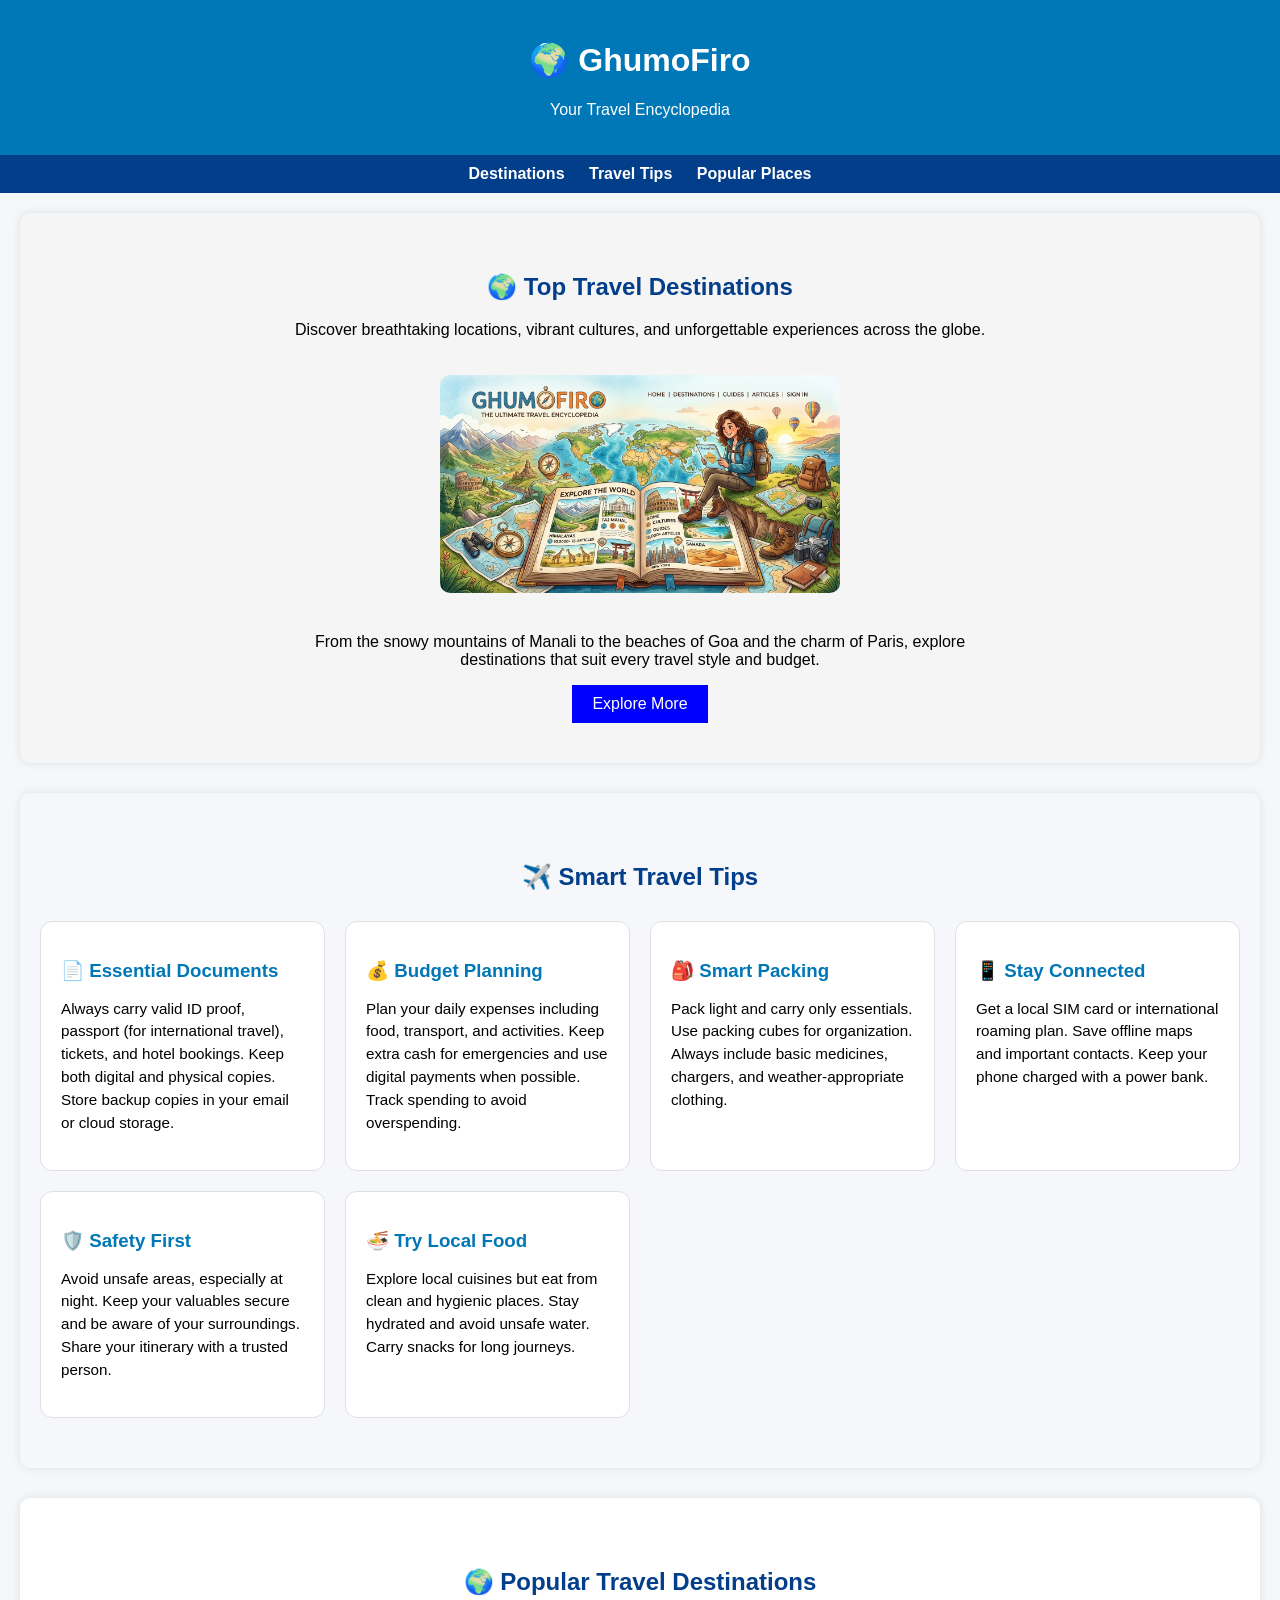
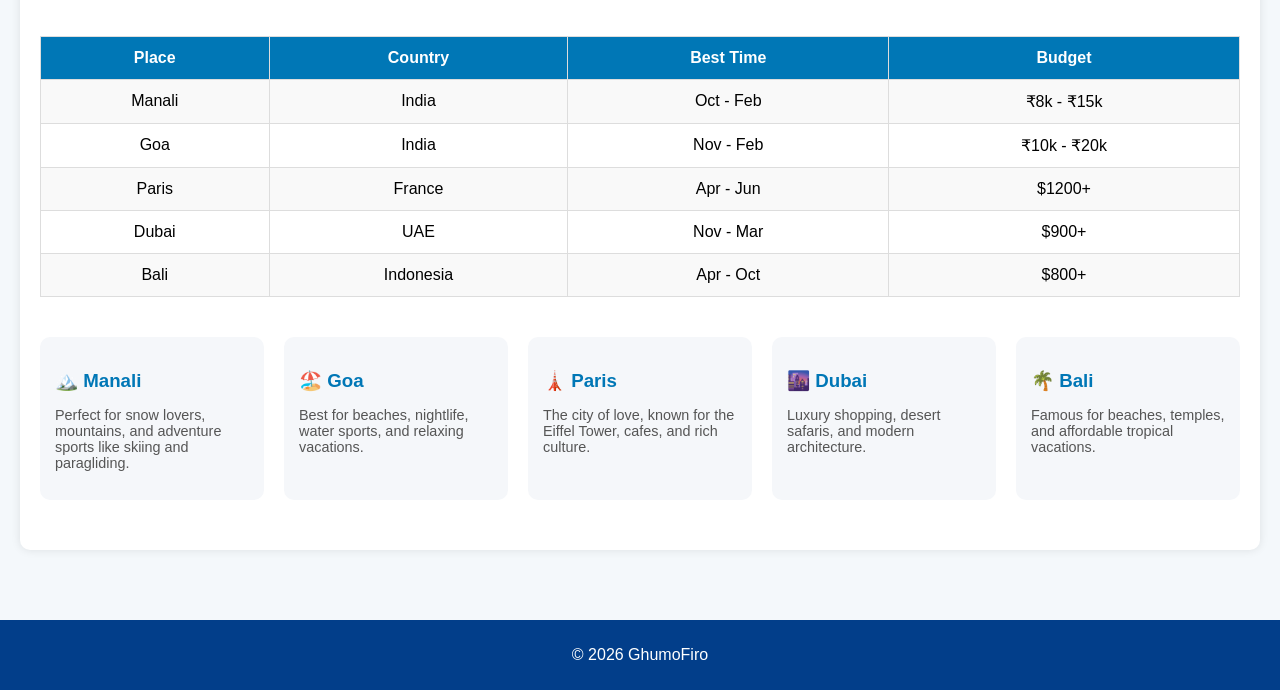
==== Index.html @ 36bc4ead "Add files via upload" ====
<!DOCTYPE html>
<html lang="en">
<head>
    <meta charset="UTF-8">
    <title>GhumoFiro - Travel Encyclopedia</title>
    <link rel="stylesheet" href="style.css">
</head>

<body>

<header>
    <h1>🌍 GhumoFiro</h1>
    <p>Your Travel Encyclopedia</p>
</header>

<nav>
    <a href="destinations.html">Destinations</a>
    <a href="#tips">Travel Tips</a>
    <a href="places.html">Popular Places</a>
</nav>

<div class="container">

    <section id="destinations">
    <div class="dest-container">
        
        <h2>🌍 Top Travel Destinations</h2>
        
        <p class="subtitle">
            Discover breathtaking locations, vibrant cultures, and unforgettable experiences across the globe.
        </p>

        <div class="image-box">
            <img src="1774492751257.png" alt="Travel Destination">
        </div>

        <p class="desc">
            From the snowy mountains of Manali to the beaches of Goa and the charm of Paris,
            explore destinations that suit every travel style and budget.
        </p>

        <a href="https://www.incredibleindia.org" target="_blank" class="travel-btn">
            Explore More
        </a>

    </div>
</section>

    <section id="tips">
    <h2>✈️ Smart Travel Tips</h2>

    <div class="tips-container">

        <div class="tip-card">
            <h3>📄 Essential Documents</h3>
            <p>
                Always carry valid ID proof, passport (for international travel), tickets, and hotel bookings.
                Keep both digital and physical copies. Store backup copies in your email or cloud storage.
            </p>
        </div>

        <div class="tip-card">
            <h3>💰 Budget Planning</h3>
            <p>
                Plan your daily expenses including food, transport, and activities. Keep extra cash for emergencies
                and use digital payments when possible. Track spending to avoid overspending.
            </p>
        </div>

        <div class="tip-card">
            <h3>🎒 Smart Packing</h3>
            <p>
                Pack light and carry only essentials. Use packing cubes for organization. Always include
                basic medicines, chargers, and weather-appropriate clothing.
            </p>
        </div>

        <div class="tip-card">
            <h3>📱 Stay Connected</h3>
            <p>
                Get a local SIM card or international roaming plan. Save offline maps and important contacts.
                Keep your phone charged with a power bank.
            </p>
        </div>

        <div class="tip-card">
            <h3>🛡️ Safety First</h3>
            <p>
                Avoid unsafe areas, especially at night. Keep your valuables secure and be aware of your surroundings.
                Share your itinerary with a trusted person.
            </p>
        </div>

        <div class="tip-card">
            <h3>🍜 Try Local Food</h3>
            <p>
                Explore local cuisines but eat from clean and hygienic places. Stay hydrated and avoid unsafe water.
                Carry snacks for long journeys.
            </p>
        </div>

    </div>
</section>

    <section id="places">
    <h2>🌍 Popular Travel Destinations</h2>

    <!-- Table -->
    <div class="table-wrapper">
        <table>
            <tr>
                <th>Place</th>
                <th>Country</th>
                <th>Best Time</th>
                <th>Budget</th>
            </tr>

            <tr>
                <td>Manali</td>
                <td>India</td>
                <td>Oct - Feb</td>
                <td>₹8k - ₹15k</td>
            </tr>

            <tr>
                <td>Goa</td>
                <td>India</td>
                <td>Nov - Feb</td>
                <td>₹10k - ₹20k</td>
            </tr>

            <tr>
                <td>Paris</td>
                <td>France</td>
                <td>Apr - Jun</td>
                <td>$1200+</td>
            </tr>

            <tr>
                <td>Dubai</td>
                <td>UAE</td>
                <td>Nov - Mar</td>
                <td>$900+</td>
            </tr>

            <tr>
                <td>Bali</td>
                <td>Indonesia</td>
                <td>Apr - Oct</td>
                <td>$800+</td>
            </tr>
        </table>
    </div>

    <!-- Extra Cards -->
    <div class="places-cards">

        <div class="place-card">
            <h3>🏔️ Manali</h3>
            <p>Perfect for snow lovers, mountains, and adventure sports like skiing and paragliding.</p>
        </div>

        <div class="place-card">
            <h3>🏖️ Goa</h3>
            <p>Best for beaches, nightlife, water sports, and relaxing vacations.</p>
        </div>

        <div class="place-card">
            <h3>🗼 Paris</h3>
            <p>The city of love, known for the Eiffel Tower, cafes, and rich culture.</p>
        </div>

        <div class="place-card">
            <h3>🌆 Dubai</h3>
            <p>Luxury shopping, desert safaris, and modern architecture.</p>
        </div>

        <div class="place-card">
            <h3>🌴 Bali</h3>
            <p>Famous for beaches, temples, and affordable tropical vacations.</p>
        </div>

    </div>
</section>

</div>

<footer>
    <p>© 2026 GhumoFiro</p>
</footer>

</body>
</html>
---- style.css ----
body {
    font-family: Arial, sans-serif;
    margin: 0;
    background-color: #f4f8fb;
}

header {
    background-color: #0077b6;
    color: white;
    padding: 20px;
    text-align: center;
}

nav {
    background-color: #023e8a;
    padding: 10px;
    text-align: center;
}

nav a {
    color: white;
    margin: 10px;
    text-decoration: none;
    font-weight: bold;
}

nav a:hover {
    text-decoration: underline;
}

.container {
    padding: 20px;
}

h2 {
    color: #023e8a;
}

img {
    width: 100%;
    max-width: 500px;
    border-radius: 10px;
}

table {
    width: 100%;
    border-collapse: collapse;
    margin-top: 15px;
}

table, th, td {
    border: 1px solid #ccc;
}

th {
    background-color: #0077b6;
    color: white;
}

th, td {
    padding: 10px;
    text-align: center;
}

ul {
    background: #e3f2fd;
    padding: 15px;
    border-radius: 8px;
}

footer {
    background-color: #023e8a;
    color: white;
    text-align: center;
    padding: 10px;
    margin-top: 20px;
}

section {
    margin-bottom: 30px;
    padding: 15px;
    background: white;
    border-radius: 10px;
    box-shadow: 0 0 10px rgba(0,0,0,0.1);
}


.card-container {
    display: grid;
    grid-template-columns: repeat(3, 1fr);
    gap: 25px;
    margin-top: 20px;
}


.card {
    background: white;
    border-radius: 15px; /* Rounded corners */
    overflow: hidden;
    box-shadow: 0 4px 10px rgba(0,0,0,0.1);
    transition: transform 0.3s, box-shadow 0.3s;
}


.card:hover {
    transform: translateY(-8px);
    box-shadow: 0 8px 18px rgba(0,0,0,0.2);
}


.card img {
    width: 100%;
    height: 180px;
    object-fit: cover;
}


.card-content {
    padding: 15px;
}

.card-content h3 {
    margin: 0;
    color: #023e8a;
}

.card-content p {
    font-size: 14px;
    color: #555;
}

/* ===== Travel Tips Section Add-on ===== */

#tips {
    padding: 50px 20px;
    background-color: #f5f7fa;
    text-align: center;
}

#tips h2 {
    margin-bottom: 30px;
}

/* Grid layout */
.tips-container {
    display: grid;
    grid-template-columns: repeat(auto-fit, minmax(250px, 1fr));
    gap: 20px;
}

/* Card styling */
.tip-card {
    background: #fff;
    padding: 20px;
    border-radius: 12px;
    text-align: left;
    border: 1px solid #e0e0e0;
    transition: 0.3s;
}

/* Hover effect */
.tip-card:hover {
    transform: translateY(-5px);
    box-shadow: 0 8px 15px rgba(0,0,0,0.1);
}

/* Text styling */
.tip-card h3 {
    margin-bottom: 10px;
    color: #0077b6;
}

.tip-card p {
    font-size: 0.95rem;
    line-height: 1.5;
}

.tip-card h3 {
    display: flex;
    align-items: center;
    gap: 8px;
}

/* ===== Places Section ===== */

#places {
    padding: 50px 20px;
    background: #ffffff;
    text-align: center;
}

#places h2 {
    margin-bottom: 25px;
}

/* Table styling */
.table-wrapper {
    overflow-x: auto;
    margin-bottom: 40px;
}

table {
    width: 100%;
    border-collapse: collapse;
    min-width: 600px;
}

table th, table td {
    padding: 12px;
    border: 1px solid #ddd;
    text-align: center;
}

table th {
    background-color: #0077b6;
    color: white;
}

table tr:nth-child(even) {
    background-color: #f9f9f9;
}

table tr:hover {
    background-color: #eef6ff;
}

/* Cards below table */
.places-cards {
    display: grid;
    grid-template-columns: repeat(auto-fit, minmax(220px, 1fr));
    gap: 20px;
}

.place-card {
    background: #f5f7fa;
    padding: 15px;
    border-radius: 10px;
    text-align: left;
    transition: 0.3s;
}

.place-card:hover {
    transform: translateY(-5px);
    background: #e9f5ff;
}

.place-card h3 {
    margin-bottom: 8px;
    color: #0077b6;
}

.place-card p {
    font-size: 0.9rem;
    color: #555;
}

/* Destinations Section */
#destinations {
    padding: 40px;
    background-color: #f5f5f5;
    text-align: center;
}

/* Container */
.dest-container {
    max-width: 700px;
    margin: auto;
}

/* Image */
.dest-container img {
    width: 100%;
    max-width: 400px;
    margin: 20px 0;
}

/* Button */
.travel-btn {
    display: inline-block;
    padding: 10px 20px;
    background-color: blue;
    color: white;
    text-decoration: none;
}

/* Button hover */
.travel-btn:hover {
    background-color: darkblue;
}

/* ===== Popular Places Section ===== */

#popular {
    padding: 40px 20px;
    background-color: #f2f2f2;
    text-align: center;
}

/* Section heading */
#popular h2 {
    margin-bottom: 10px;
}

/* Section paragraph */
#popular p {
    color: #555;
}

/* Container */
.popular-container {
    margin-top: 25px;
}

/* Card Design */
.popular-card {
    background-color: #ffffff;
    border: 1px solid #ddd;
    padding: 15px;
    margin: 15px auto;
    max-width: 550px;
    text-align: left;
    border-radius: 8px;
}

/* Card hover (simple UX improvement) */
.popular-card:hover {
    background-color: #f9f9f9;
}

/* Title inside card */
.popular-card h3 {
    margin-bottom: 8px;
    color: #0077b6;
}

/* Text inside card */
.popular-card p {
    margin: 6px 0;
    font-size: 14px;
}

/* Strong text (labels like "Famous For") */
.popular-card strong {
    color: #333;
}

.popular-container {
    display: flex;
    flex-wrap: wrap;
    justify-content: center;
}

.popular-card {
    width: 45%;
    margin: 10px;
}
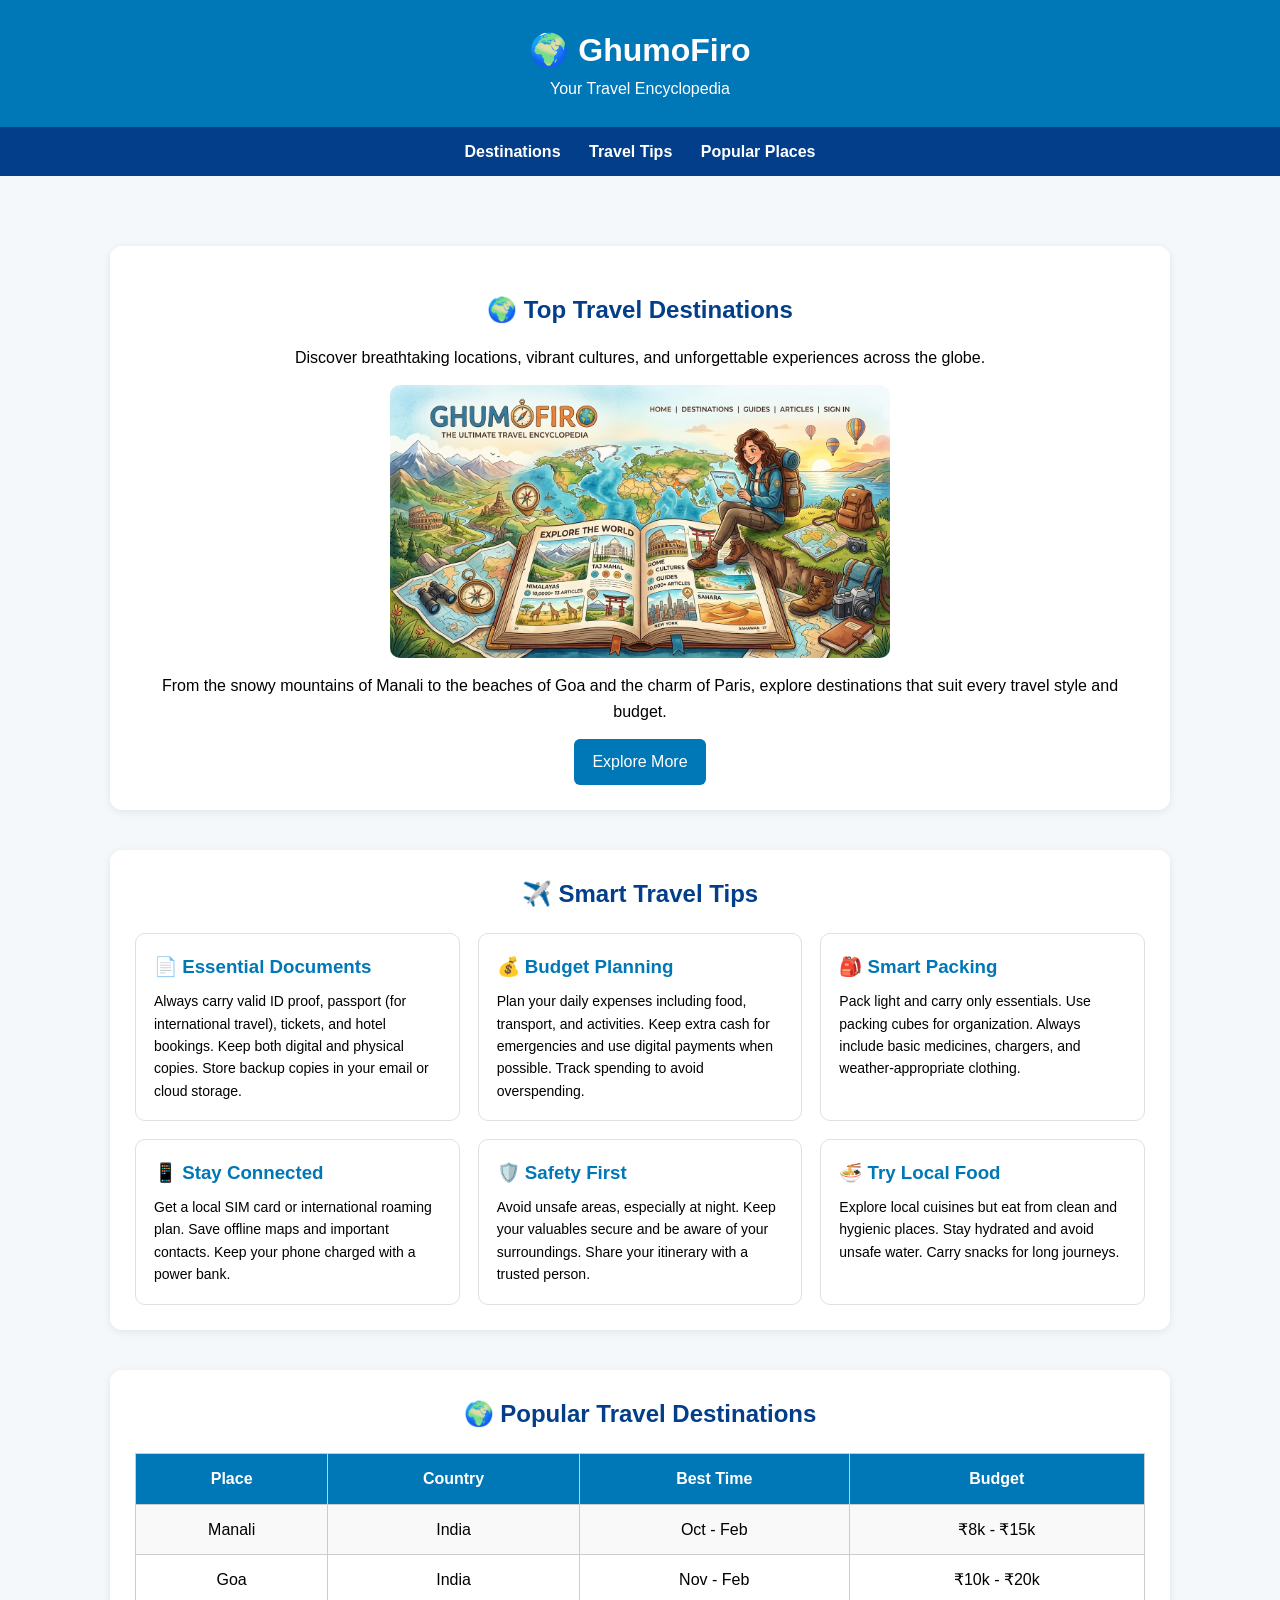
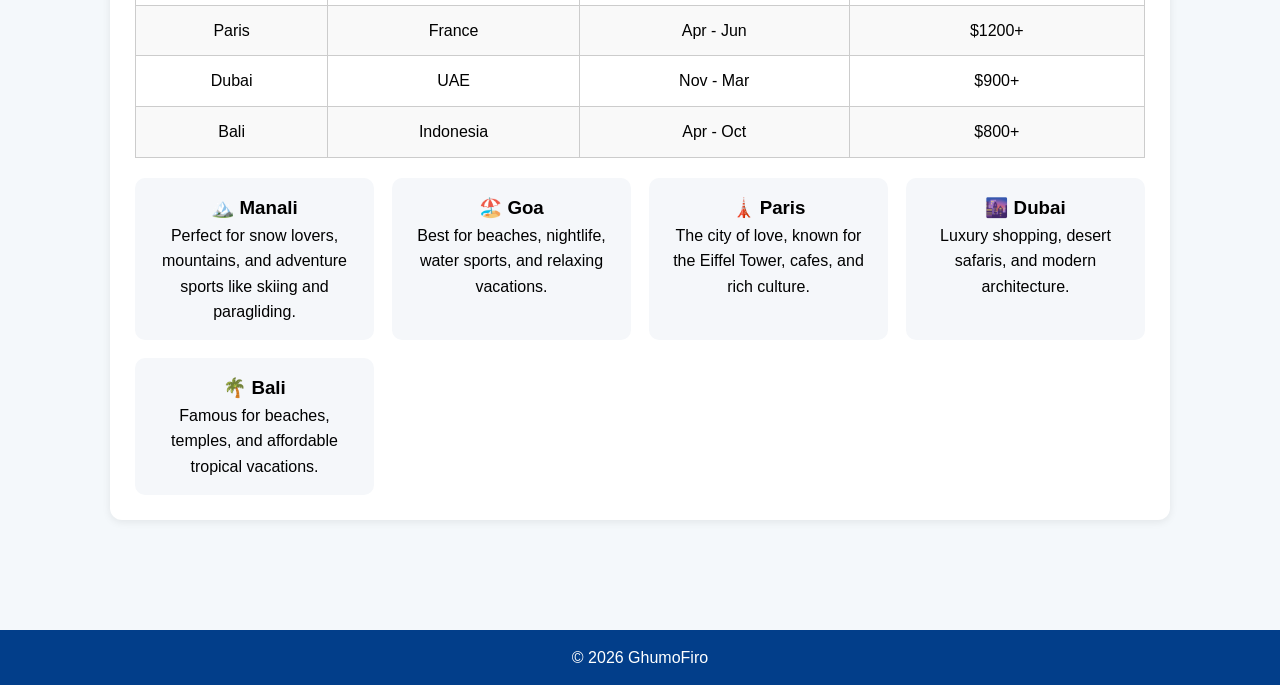
==== commit 539774b4: "Update Index.html" ====
--- a/Index.html
+++ b/Index.html
@@ -2,6 +2,7 @@
 <html lang="en">
 <head>
     <meta charset="UTF-8">
+    <meta name="viewport" content="width=device-width, initial-scale=1.0">
     <title>GhumoFiro - Travel Encyclopedia</title>
     <link rel="stylesheet" href="style.css">
 </head>
@@ -190,4 +191,4 @@
 </footer>
 
 </body>
-</html>+</html>
--- a/style.css
+++ b/style.css
@@ -1,25 +1,41 @@
+/* ===== GLOBAL RESET ===== */
+* {
+    margin: 0;
+    padding: 0;
+    box-sizing: border-box;
+}
+
 body {
     font-family: Arial, sans-serif;
-    margin: 0;
     background-color: #f4f8fb;
-}
-
+    line-height: 1.6;
+}
+
+/* ===== LAYOUT FIX (IMPORTANT) ===== */
+.container,
+section {
+    max-width: 1100px;
+    margin: auto;
+}
+
+/* ===== HEADER ===== */
 header {
     background-color: #0077b6;
     color: white;
-    padding: 20px;
-    text-align: center;
-}
-
+    padding: 25px 15px;
+    text-align: center;
+}
+
+/* ===== NAVBAR ===== */
 nav {
     background-color: #023e8a;
-    padding: 10px;
+    padding: 12px;
     text-align: center;
 }
 
 nav a {
     color: white;
-    margin: 10px;
+    margin: 0 12px;
     text-decoration: none;
     font-weight: bold;
 }
@@ -28,175 +44,37 @@
     text-decoration: underline;
 }
 
+/* ===== GENERAL ===== */
 .container {
-    padding: 20px;
+    padding: 30px 20px;
+}
+
+section {
+    margin: 40px auto;
+    padding: 25px;
+    background: white;
+    border-radius: 12px;
+    box-shadow: 0 2px 8px rgba(0,0,0,0.08);
 }
 
 h2 {
     color: #023e8a;
-}
-
+    margin-bottom: 15px;
+}
+
+/* ===== IMAGE ===== */
 img {
     width: 100%;
     max-width: 500px;
     border-radius: 10px;
-}
-
-table {
-    width: 100%;
-    border-collapse: collapse;
-    margin-top: 15px;
-}
-
-table, th, td {
-    border: 1px solid #ccc;
-}
-
-th {
-    background-color: #0077b6;
-    color: white;
-}
-
-th, td {
-    padding: 10px;
-    text-align: center;
-}
-
-ul {
-    background: #e3f2fd;
-    padding: 15px;
-    border-radius: 8px;
-}
-
-footer {
-    background-color: #023e8a;
-    color: white;
-    text-align: center;
-    padding: 10px;
-    margin-top: 20px;
-}
-
-section {
-    margin-bottom: 30px;
-    padding: 15px;
-    background: white;
-    border-radius: 10px;
-    box-shadow: 0 0 10px rgba(0,0,0,0.1);
-}
-
-
-.card-container {
-    display: grid;
-    grid-template-columns: repeat(3, 1fr);
-    gap: 25px;
-    margin-top: 20px;
-}
-
-
-.card {
-    background: white;
-    border-radius: 15px; /* Rounded corners */
-    overflow: hidden;
-    box-shadow: 0 4px 10px rgba(0,0,0,0.1);
-    transition: transform 0.3s, box-shadow 0.3s;
-}
-
-
-.card:hover {
-    transform: translateY(-8px);
-    box-shadow: 0 8px 18px rgba(0,0,0,0.2);
-}
-
-
-.card img {
-    width: 100%;
-    height: 180px;
-    object-fit: cover;
-}
-
-
-.card-content {
-    padding: 15px;
-}
-
-.card-content h3 {
-    margin: 0;
-    color: #023e8a;
-}
-
-.card-content p {
-    font-size: 14px;
-    color: #555;
-}
-
-/* ===== Travel Tips Section Add-on ===== */
-
-#tips {
-    padding: 50px 20px;
-    background-color: #f5f7fa;
-    text-align: center;
-}
-
-#tips h2 {
-    margin-bottom: 30px;
-}
-
-/* Grid layout */
-.tips-container {
-    display: grid;
-    grid-template-columns: repeat(auto-fit, minmax(250px, 1fr));
-    gap: 20px;
-}
-
-/* Card styling */
-.tip-card {
-    background: #fff;
-    padding: 20px;
-    border-radius: 12px;
-    text-align: left;
-    border: 1px solid #e0e0e0;
-    transition: 0.3s;
-}
-
-/* Hover effect */
-.tip-card:hover {
-    transform: translateY(-5px);
-    box-shadow: 0 8px 15px rgba(0,0,0,0.1);
-}
-
-/* Text styling */
-.tip-card h3 {
-    margin-bottom: 10px;
-    color: #0077b6;
-}
-
-.tip-card p {
-    font-size: 0.95rem;
-    line-height: 1.5;
-}
-
-.tip-card h3 {
-    display: flex;
-    align-items: center;
-    gap: 8px;
-}
-
-/* ===== Places Section ===== */
-
-#places {
-    padding: 50px 20px;
-    background: #ffffff;
-    text-align: center;
-}
-
-#places h2 {
-    margin-bottom: 25px;
-}
-
-/* Table styling */
+    display: block;
+    margin: 15px auto;
+}
+
+/* ===== TABLE ===== */
 .table-wrapper {
     overflow-x: auto;
-    margin-bottom: 40px;
+    margin-top: 20px;
 }
 
 table {
@@ -205,13 +83,13 @@
     min-width: 600px;
 }
 
-table th, table td {
+th, td {
     padding: 12px;
-    border: 1px solid #ddd;
-    text-align: center;
-}
-
-table th {
+    text-align: center;
+    border: 1px solid #ccc;
+}
+
+th {
     background-color: #0077b6;
     color: white;
 }
@@ -220,137 +98,186 @@
     background-color: #f9f9f9;
 }
 
-table tr:hover {
-    background-color: #eef6ff;
-}
-
-/* Cards below table */
+/* ===== LIST ===== */
+ul {
+    background: #e3f2fd;
+    padding: 15px 20px;
+    border-radius: 8px;
+    margin-top: 10px;
+}
+
+/* ===== FOOTER ===== */
+footer {
+    background-color: #023e8a;
+    color: white;
+    text-align: center;
+    padding: 15px;
+    margin-top: 40px;
+}
+
+/* ===== CARD GRID ===== */
+.card-container {
+    display: grid;
+    grid-template-columns: repeat(3, 1fr);
+    gap: 20px;
+    margin-top: 25px;
+}
+
+.card {
+    background: white;
+    border-radius: 12px;
+    overflow: hidden;
+    box-shadow: 0 3px 8px rgba(0,0,0,0.08);
+    transition: 0.3s;
+}
+
+.card:hover {
+    transform: translateY(-5px);
+}
+
+.card img {
+    height: 180px;
+    object-fit: cover;
+}
+
+.card-content {
+    padding: 15px;
+}
+
+.card-content h3 {
+    margin-bottom: 8px;
+    color: #023e8a;
+}
+
+.card-content p {
+    font-size: 14px;
+    color: #555;
+}
+
+/* ===== TIPS ===== */
+#tips {
+    text-align: center;
+}
+
+.tips-container {
+    display: grid;
+    grid-template-columns: repeat(auto-fit, minmax(250px, 1fr));
+    gap: 18px;
+    margin-top: 20px;
+}
+
+.tip-card {
+    background: #fff;
+    padding: 18px;
+    border-radius: 10px;
+    text-align: left;
+    border: 1px solid #e0e0e0;
+}
+
+.tip-card h3 {
+    margin-bottom: 8px;
+    color: #0077b6;
+}
+
+.tip-card p {
+    font-size: 14px;
+}
+
+/* ===== PLACES ===== */
+#places {
+    text-align: center;
+}
+
 .places-cards {
     display: grid;
     grid-template-columns: repeat(auto-fit, minmax(220px, 1fr));
-    gap: 20px;
+    gap: 18px;
+    margin-top: 20px;
 }
 
 .place-card {
     background: #f5f7fa;
     padding: 15px;
     border-radius: 10px;
-    text-align: left;
-    transition: 0.3s;
-}
-
-.place-card:hover {
-    transform: translateY(-5px);
-    background: #e9f5ff;
-}
-
-.place-card h3 {
-    margin-bottom: 8px;
-    color: #0077b6;
-}
-
-.place-card p {
-    font-size: 0.9rem;
-    color: #555;
-}
-
-/* Destinations Section */
+}
+
+/* ===== DESTINATION ===== */
 #destinations {
-    padding: 40px;
-    background-color: #f5f5f5;
-    text-align: center;
-}
-
-/* Container */
+    text-align: center;
+}
+
 .dest-container {
-    max-width: 700px;
-    margin: auto;
-}
-
-/* Image */
-.dest-container img {
-    width: 100%;
-    max-width: 400px;
-    margin: 20px 0;
-}
-
-/* Button */
+    margin-top: 20px;
+}
+
 .travel-btn {
+    margin-top: 15px;
     display: inline-block;
-    padding: 10px 20px;
-    background-color: blue;
+    padding: 10px 18px;
+    background-color: #0077b6;
     color: white;
     text-decoration: none;
-}
-
-/* Button hover */
-.travel-btn:hover {
-    background-color: darkblue;
-}
-
-/* ===== Popular Places Section ===== */
-
+    border-radius: 6px;
+}
+
+/* ===== POPULAR ===== */
 #popular {
-    padding: 40px 20px;
-    background-color: #f2f2f2;
-    text-align: center;
-}
-
-/* Section heading */
-#popular h2 {
-    margin-bottom: 10px;
-}
-
-/* Section paragraph */
-#popular p {
-    color: #555;
-}
-
-/* Container */
-.popular-container {
-    margin-top: 25px;
-}
-
-/* Card Design */
-.popular-card {
-    background-color: #ffffff;
-    border: 1px solid #ddd;
-    padding: 15px;
-    margin: 15px auto;
-    max-width: 550px;
-    text-align: left;
-    border-radius: 8px;
-}
-
-/* Card hover (simple UX improvement) */
-.popular-card:hover {
-    background-color: #f9f9f9;
-}
-
-/* Title inside card */
-.popular-card h3 {
-    margin-bottom: 8px;
-    color: #0077b6;
-}
-
-/* Text inside card */
-.popular-card p {
-    margin: 6px 0;
-    font-size: 14px;
-}
-
-/* Strong text (labels like "Famous For") */
-.popular-card strong {
-    color: #333;
+    text-align: center;
 }
 
 .popular-container {
     display: flex;
     flex-wrap: wrap;
     justify-content: center;
+    gap: 20px;
 }
 
 .popular-card {
-    width: 45%;
-    margin: 10px;
-}+    width: 48%;
+    max-width: 520px;
+    background: white;
+    padding: 15px;
+    border-radius: 10px;
+    text-align: left;
+}
+
+/* ================= RESPONSIVE ================= */
+
+@media (max-width: 992px) {
+    .card-container {
+        grid-template-columns: repeat(2, 1fr);
+    }
+
+    .popular-card {
+        width: 80%;
+    }
+}
+
+@media (max-width: 768px) {
+
+    nav {
+        display: flex;
+        flex-direction: column;
+    }
+
+    nav a {
+        margin: 6px 0;
+    }
+
+    .card-container,
+    .places-cards,
+    .tips-container {
+        grid-template-columns: 1fr;
+    }
+
+    .popular-card {
+        width: 100%;
+    }
+}
+
+@media (max-width: 480px) {
+
+    h1 { font-size: 22px; }
+    h2 { font-size: 18px; }
+    p { font-size: 14px; }
+}
